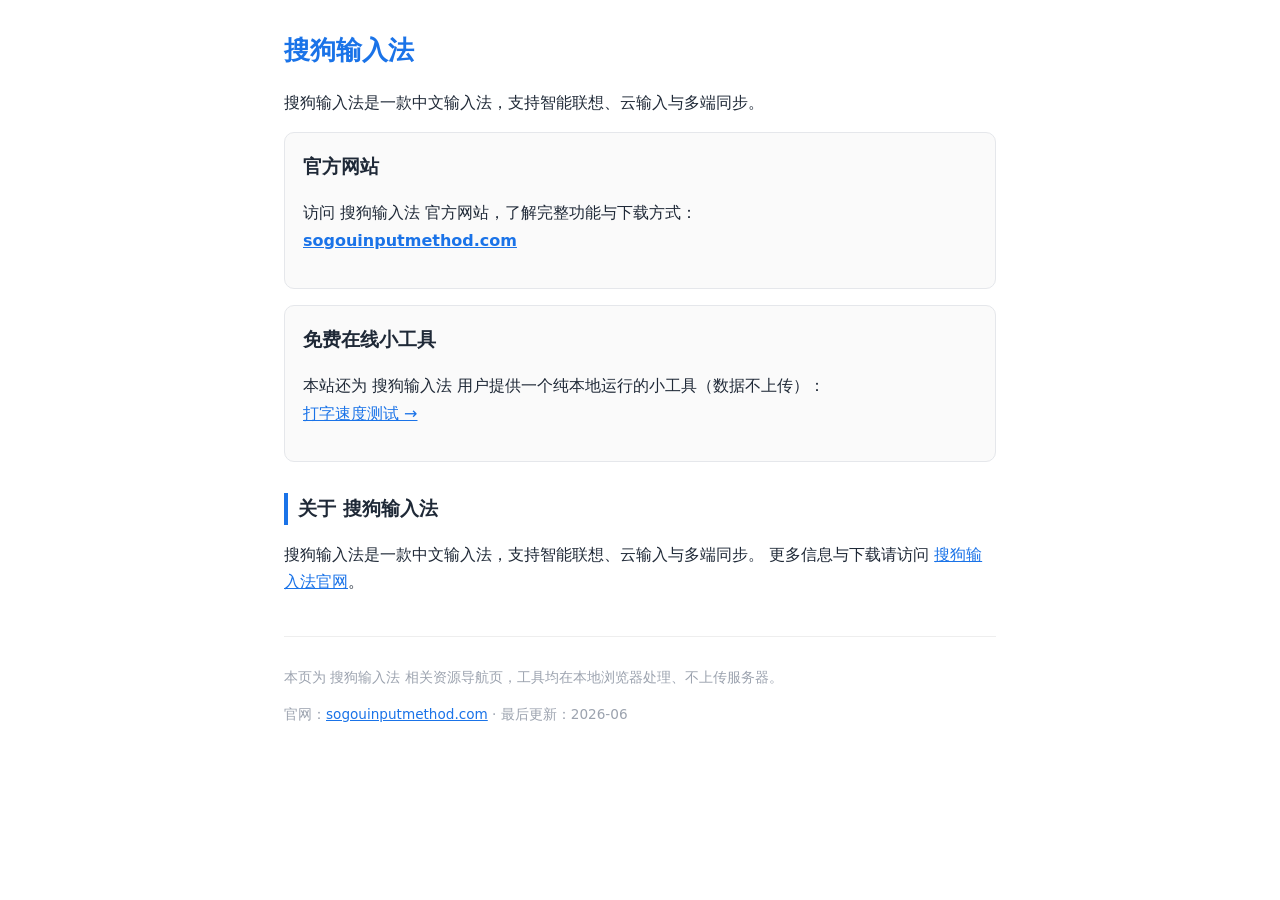
==== index.html @ 17987fac "add homepage" ====
<!DOCTYPE html>
<html lang="zh-CN">
<head>
<meta charset="UTF-8">
<meta name="viewport" content="width=device-width,initial-scale=1">
<title>搜狗输入法 电脑版 - 官方资源与在线工具</title>
<meta name="description" content="搜狗输入法相关资源导航：官网入口与免费在线小工具。搜狗输入法是一款中文输入法，支持智能联想、云输入与多端同步。">
<link rel="canonical" href="https://smartscarl.github.io/">
<meta property="og:title" content="搜狗输入法 电脑版">
<meta property="og:description" content="搜狗输入法官网入口与免费在线小工具。">
<meta property="og:type" content="website">
<meta property="og:url" content="https://smartscarl.github.io/">
<style>:root{--b:#1a73e8}*{box-sizing:border-box}body{font-family:system-ui,-apple-system,"Segoe UI",sans-serif;max-width:760px;margin:0 auto;padding:24px;color:#1f2937;line-height:1.7;background:#fff}h1{color:var(--b);font-size:1.6rem;margin:.2em 0}h2{font-size:1.2rem;margin-top:1.6em;border-left:4px solid var(--b);padding-left:10px}.card{border:1px solid #e5e7eb;border-radius:10px;padding:18px;margin:16px 0;background:#fafafa}a{color:var(--b)}footer{margin-top:40px;padding-top:16px;border-top:1px solid #eee;color:#9ca3af;font-size:.85rem}</style>
</head>
<body>
<h1>搜狗输入法</h1>
<p>搜狗输入法是一款中文输入法，支持智能联想、云输入与多端同步。</p>
<div class="card">
<h2 style="margin-top:0;border:0;padding:0">官方网站</h2>
<p>访问 搜狗输入法 官方网站，了解完整功能与下载方式：<br>
<a href="https://sogouinputmethod.com/"><strong>sogouinputmethod.com</strong></a></p>
</div>
<div class="card">
<h2 style="margin-top:0;border:0;padding:0">免费在线小工具</h2>
<p>本站还为 搜狗输入法 用户提供一个纯本地运行的小工具（数据不上传）：<br>
<a href="https://smartscarl.github.io/sogouinputmethod-typing-test/">打字速度测试 →</a></p>
</div>
<h2>关于 搜狗输入法</h2>
<p>搜狗输入法是一款中文输入法，支持智能联想、云输入与多端同步。 更多信息与下载请访问 <a href="https://sogouinputmethod.com/">搜狗输入法官网</a>。</p>
<footer>
<p>本页为 搜狗输入法 相关资源导航页，工具均在本地浏览器处理、不上传服务器。</p>
<p>官网：<a href="https://sogouinputmethod.com/">sogouinputmethod.com</a> · 最后更新：2026-06</p>
</footer>
</body>
</html>
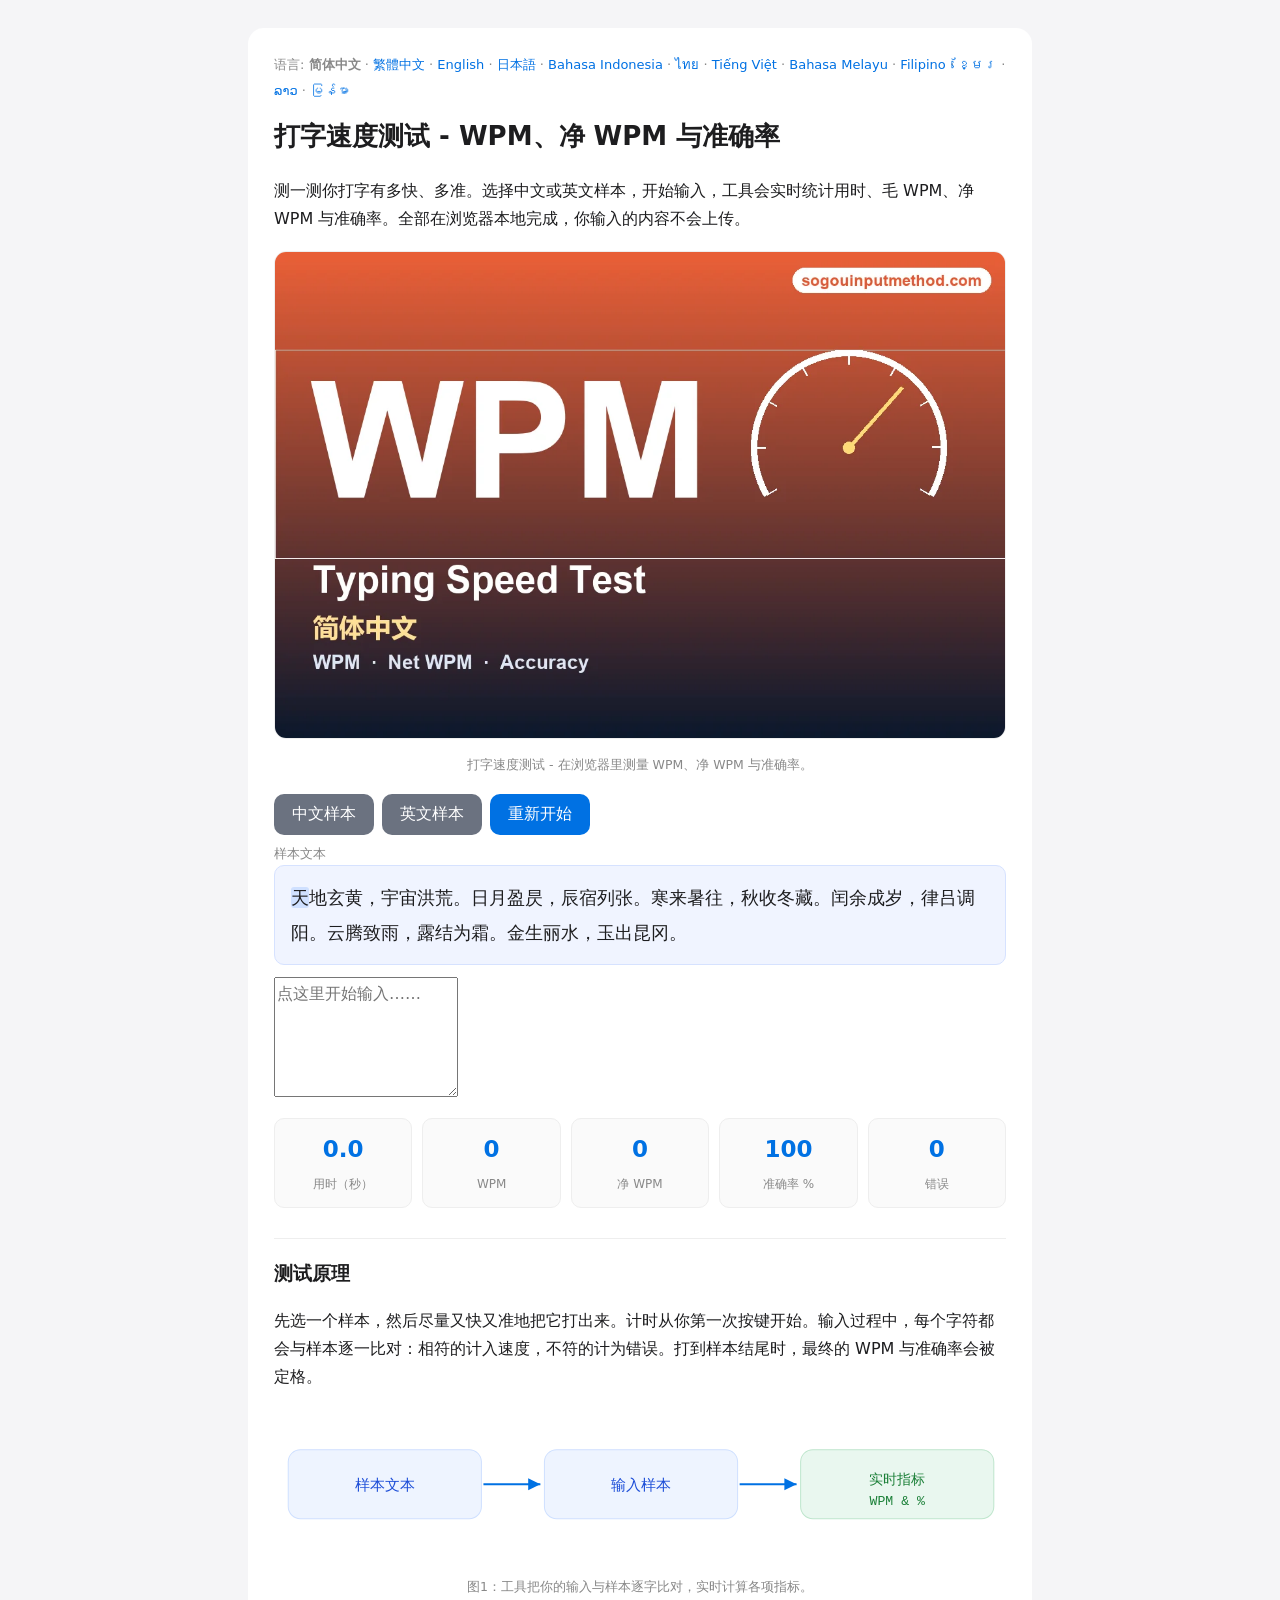
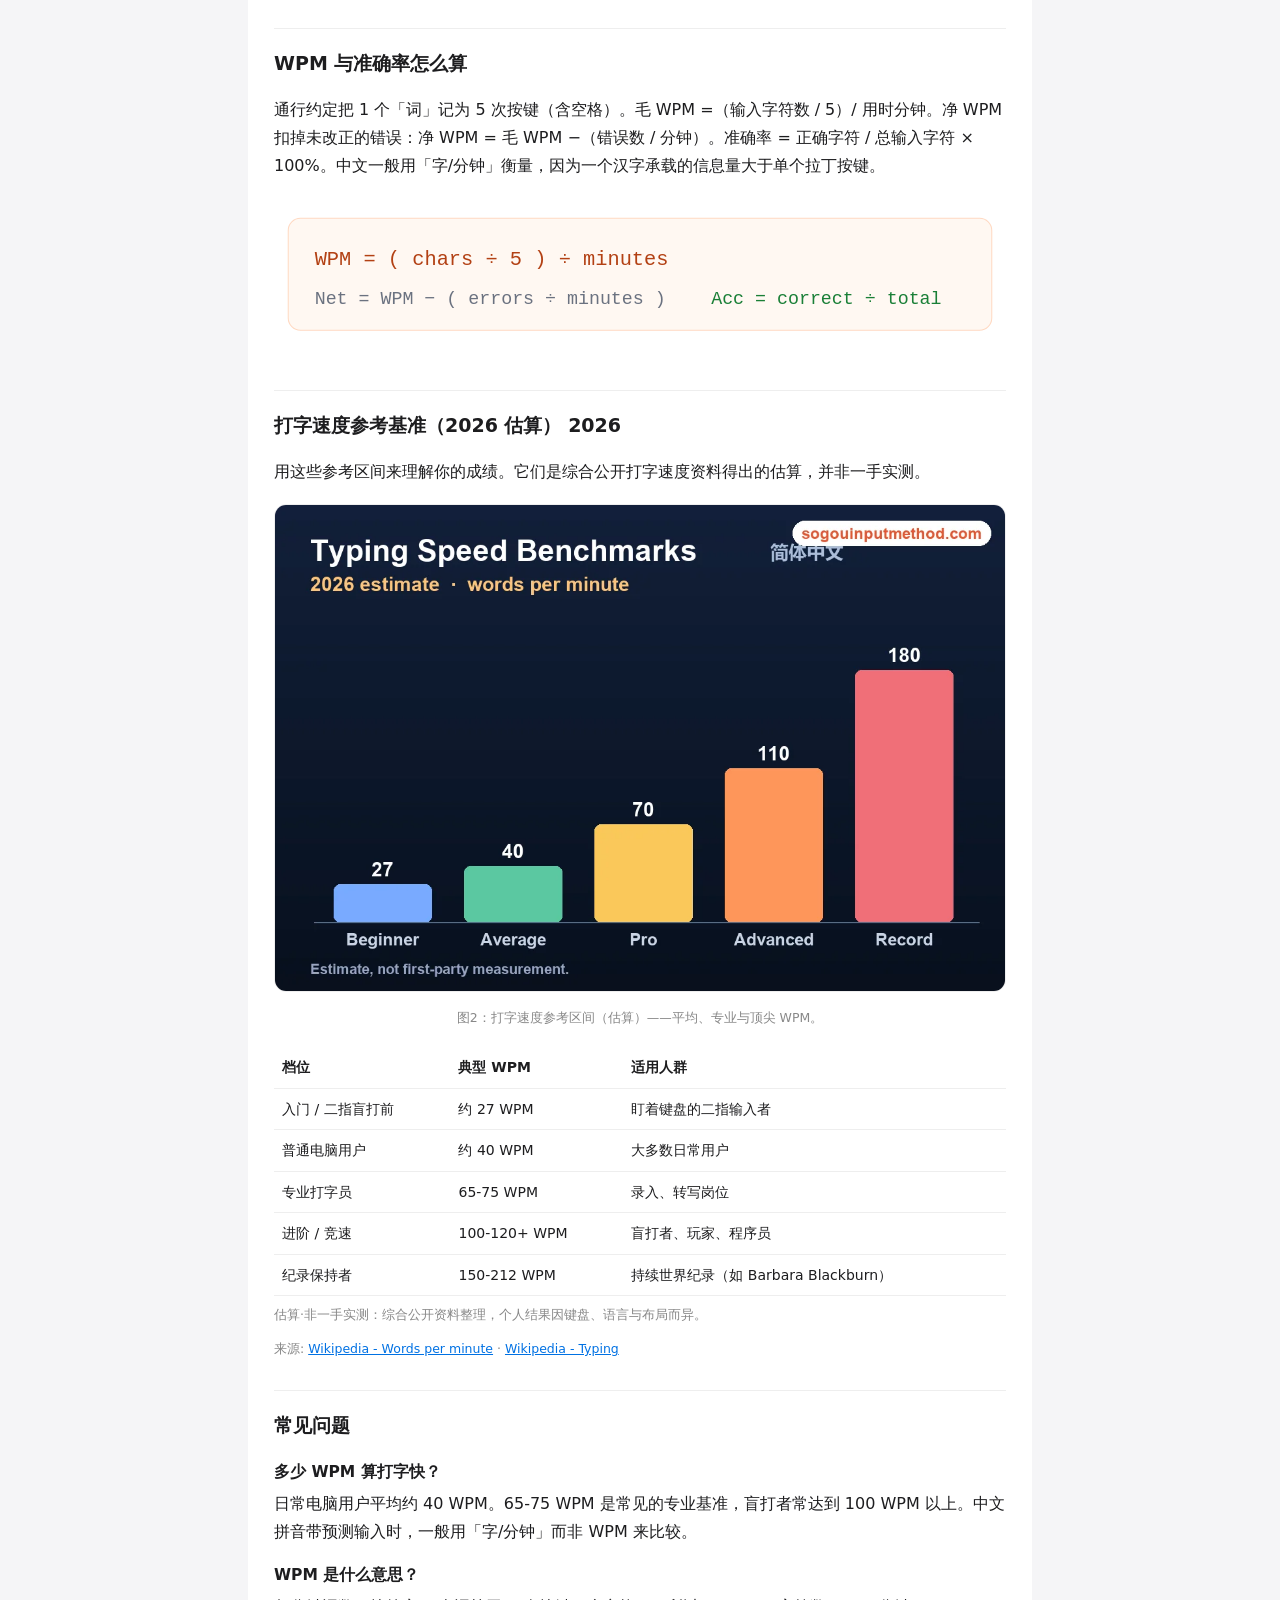
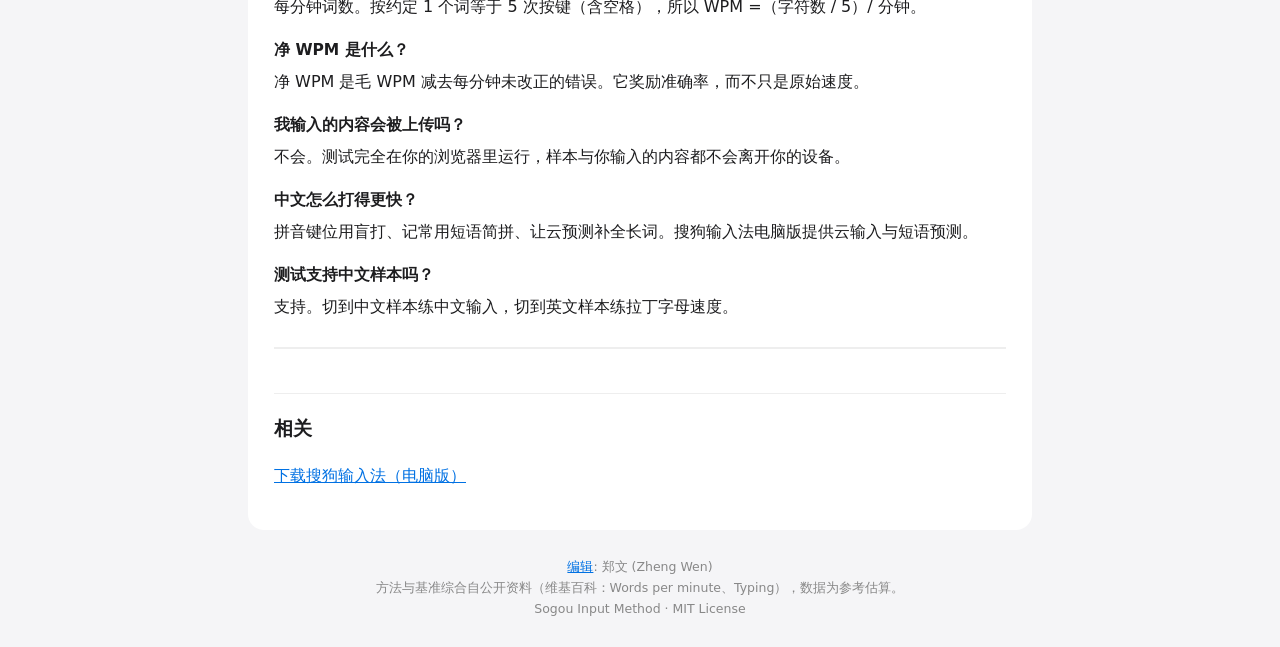
==== commit c71b8b34: "deploy io page: index.html" ====
--- a/index.html
+++ b/index.html
@@ -1,35 +1,135 @@
-<!DOCTYPE html>
-<html lang="zh-CN">
-<head>
-<meta charset="UTF-8">
+<!DOCTYPE html><html lang="zh-Hans"><head><meta charset="utf-8">
 <meta name="viewport" content="width=device-width,initial-scale=1">
-<title>搜狗输入法 电脑版 - 官方资源与在线工具</title>
-<meta name="description" content="搜狗输入法相关资源导航：官网入口与免费在线小工具。搜狗输入法是一款中文输入法，支持智能联想、云输入与多端同步。">
+<title>打字速度测试（WPM·准确率）- 搜狗输入法工具</title>
+<meta name="description" content="免费在线打字速度测试：用中文或英文样本测你的每分钟字数（WPM）、净 WPM 和准确率。全程在浏览器本地运行，不上传任何内容。">
 <link rel="canonical" href="https://smartscarl.github.io/">
-<meta property="og:title" content="搜狗输入法 电脑版">
-<meta property="og:description" content="搜狗输入法官网入口与免费在线小工具。">
-<meta property="og:type" content="website">
-<meta property="og:url" content="https://smartscarl.github.io/">
-<style>:root{--b:#1a73e8}*{box-sizing:border-box}body{font-family:system-ui,-apple-system,"Segoe UI",sans-serif;max-width:760px;margin:0 auto;padding:24px;color:#1f2937;line-height:1.7;background:#fff}h1{color:var(--b);font-size:1.6rem;margin:.2em 0}h2{font-size:1.2rem;margin-top:1.6em;border-left:4px solid var(--b);padding-left:10px}.card{border:1px solid #e5e7eb;border-radius:10px;padding:18px;margin:16px 0;background:#fafafa}a{color:var(--b)}footer{margin-top:40px;padding-top:16px;border-top:1px solid #eee;color:#9ca3af;font-size:.85rem}</style>
-</head>
-<body>
-<h1>搜狗输入法</h1>
-<p>搜狗输入法是一款中文输入法，支持智能联想、云输入与多端同步。</p>
-<div class="card">
-<h2 style="margin-top:0;border:0;padding:0">官方网站</h2>
-<p>访问 搜狗输入法 官方网站，了解完整功能与下载方式：<br>
-<a href="https://sogouinputmethod.com/"><strong>sogouinputmethod.com</strong></a></p>
+<link rel="alternate" hreflang="zh-Hans" href="https://smartscarl.github.io/">
+<link rel="alternate" hreflang="zh-Hant" href="https://smartscarl.github.io/zh-tw/">
+<link rel="alternate" hreflang="en" href="https://smartscarl.github.io/en/">
+<link rel="alternate" hreflang="ja" href="https://smartscarl.github.io/ja/">
+<link rel="alternate" hreflang="id" href="https://smartscarl.github.io/id/">
+<link rel="alternate" hreflang="th" href="https://smartscarl.github.io/th/">
+<link rel="alternate" hreflang="vi" href="https://smartscarl.github.io/vi/">
+<link rel="alternate" hreflang="ms" href="https://smartscarl.github.io/ms/">
+<link rel="alternate" hreflang="fil" href="https://smartscarl.github.io/fil/">
+<link rel="alternate" hreflang="km" href="https://smartscarl.github.io/km/">
+<link rel="alternate" hreflang="lo" href="https://smartscarl.github.io/lo/">
+<link rel="alternate" hreflang="my" href="https://smartscarl.github.io/my/">
+<link rel="alternate" hreflang="x-default" href="https://smartscarl.github.io/">
+<script type="application/ld+json">
+{
+ "@context": "https://schema.org",
+ "@graph": [
+  {
+   "@type": "WebApplication",
+   "name": "打字速度测试（WPM·准确率）- 搜狗输入法工具",
+   "url": "https://smartscarl.github.io/",
+   "applicationCategory": "UtilitiesApplication",
+   "operatingSystem": "Web browser",
+   "inLanguage": "zh-Hans",
+   "description": "免费在线打字速度测试：用中文或英文样本测你的每分钟字数（WPM）、净 WPM 和准确率。全程在浏览器本地运行，不上传任何内容。",
+   "isAccessibleForFree": true,
+   "browserRequirements": "Requires JavaScript",
+   "offers": {
+    "@type": "Offer",
+    "price": "0",
+    "priceCurrency": "USD"
+   },
+   "author": {
+    "@type": "Person",
+    "name": "Zheng Wen",
+    "url": "https://smartscarl.github.io/about-zhengwen/"
+   }
+  },
+  {
+   "@type": "FAQPage",
+   "inLanguage": "zh-Hans",
+   "url": "https://smartscarl.github.io/",
+   "mainEntity": [
+    {
+     "@type": "Question",
+     "name": "多少 WPM 算打字快？",
+     "acceptedAnswer": {
+      "@type": "Answer",
+      "text": "日常电脑用户平均约 40 WPM。65-75 WPM 是常见的专业基准，盲打者常达到 100 WPM 以上。中文拼音带预测输入时，一般用「字/分钟」而非 WPM 来比较。"
+     }
+    },
+    {
+     "@type": "Question",
+     "name": "WPM 是什么意思？",
+     "acceptedAnswer": {
+      "@type": "Answer",
+      "text": "每分钟词数。按约定 1 个词等于 5 次按键（含空格），所以 WPM =（字符数 / 5）/ 分钟。"
+     }
+    },
+    {
+     "@type": "Question",
+     "name": "净 WPM 是什么？",
+     "acceptedAnswer": {
+      "@type": "Answer",
+      "text": "净 WPM 是毛 WPM 减去每分钟未改正的错误。它奖励准确率，而不只是原始速度。"
+     }
+    },
+    {
+     "@type": "Question",
+     "name": "我输入的内容会被上传吗？",
+     "acceptedAnswer": {
+      "@type": "Answer",
+      "text": "不会。测试完全在你的浏览器里运行，样本与你输入的内容都不会离开你的设备。"
+     }
+    },
+    {
+     "@type": "Question",
+     "name": "中文怎么打得更快？",
+     "acceptedAnswer": {
+      "@type": "Answer",
+      "text": "拼音键位用盲打、记常用短语简拼、让云预测补全长词。搜狗输入法电脑版提供云输入与短语预测。"
+     }
+    },
+    {
+     "@type": "Question",
+     "name": "测试支持中文样本吗？",
+     "acceptedAnswer": {
+      "@type": "Answer",
+      "text": "支持。切到中文样本练中文输入，切到英文样本练拉丁字母速度。"
+     }
+    }
+   ]
+  }
+ ]
+}
+</script>
+<link rel="stylesheet" href="/style.css"></head>
+<body><div class="wrap"><main>
+<nav class="lang">语言: <strong>简体中文</strong> · <a href="/zh-tw/">繁體中文</a> · <a href="/en/">English</a> · <a href="/ja/">日本語</a> · <a href="/id/">Bahasa Indonesia</a> · <a href="/th/">ไทย</a> · <a href="/vi/">Tiếng Việt</a> · <a href="/ms/">Bahasa Melayu</a> · <a href="/fil/">Filipino</a> · <a href="/km/">ខ្មែរ</a> · <a href="/lo/">ລາວ</a> · <a href="/my/">မြန်မာ</a></nav>
+<h1>打字速度测试 - WPM、净 WPM 与准确率</h1>
+<p>测一测你打字有多快、多准。选择中文或英文样本，开始输入，工具会实时统计用时、毛 WPM、净 WPM 与准确率。全部在浏览器本地完成，你输入的内容不会上传。</p>
+<figure class="i4png"><picture><source type="image/webp" srcset="/img/cover_zh.webp"><img src="/img/cover_zh.png" alt="打字速度测试 - 在浏览器里测量 WPM、净 WPM 与准确率。" fetchpriority="high" width="1120" height="746" style="width:100%;height:auto;border-radius:12px;border:1px solid #eee"></picture><figcaption>打字速度测试 - 在浏览器里测量 WPM、净 WPM 与准确率。</figcaption></figure>
+<div class="tt-wrap"><div class="tt-btns"><button class="sec" data-sample="zh">中文样本</button><button class="sec" data-sample="en">英文样本</button><button id="tt-restart">重新开始</button></div><div class="label">样本文本</div><div id="tt-target" class="tt-target" aria-live="polite"></div><textarea id="tt-input" placeholder="点这里开始输入……" autocomplete="off" autocapitalize="off" spellcheck="false"></textarea><div class="tt-stats"><div class="tt-stat"><b id="tt-time">0.0</b><span>用时（秒）</span></div><div class="tt-stat"><b id="tt-wpm">0</b><span>WPM</span></div><div class="tt-stat"><b id="tt-net">0</b><span>净 WPM</span></div><div class="tt-stat"><b id="tt-acc">100</b><span>准确率 %</span></div><div class="tt-stat"><b id="tt-err">0</b><span>错误</span></div></div><div id="tt-done" class="note" role="status" style="display:none"></div></div>
+<h2>测试原理</h2>
+<p>先选一个样本，然后尽量又快又准地把它打出来。计时从你第一次按键开始。输入过程中，每个字符都会与样本逐一比对：相符的计入速度，不符的计为错误。打到样本结尾时，最终的 WPM 与准确率会被定格。</p>
+<figure><svg viewBox="0 0 720 150" xmlns="http://www.w3.org/2000/svg" role="img" aria-label="实时指标"><defs><marker id="ar" markerWidth="9" markerHeight="9" refX="6" refY="3" orient="auto"><path d="M0,0 L6,3 L0,6 Z" fill="#0071e3"/></marker></defs><rect x="14" y="40" width="190" height="68" rx="12" fill="#eef4ff" stroke="#cfe0ff"/><text x="109" y="80" text-anchor="middle" font-family="system-ui,Arial" font-size="15" fill="#1d4ed8">样本文本</text><rect x="266" y="40" width="190" height="68" rx="12" fill="#eef4ff" stroke="#cfe0ff"/><text x="361" y="80" text-anchor="middle" font-family="system-ui,Arial" font-size="15" fill="#1d4ed8">输入样本</text><rect x="518" y="40" width="190" height="68" rx="12" fill="#e9f7ef" stroke="#bfe6cd"/><text x="613" y="74" text-anchor="middle" font-family="system-ui,Arial" font-size="14" fill="#1a7f37">实时指标</text><text x="613" y="94" text-anchor="middle" font-family="ui-monospace,Consolas,monospace" font-size="13" fill="#1a7f37">WPM &amp; %</text><line x1="206" y1="74" x2="262" y2="74" stroke="#0071e3" stroke-width="2" marker-end="url(#ar)"/><line x1="458" y1="74" x2="514" y2="74" stroke="#0071e3" stroke-width="2" marker-end="url(#ar)"/></svg><figcaption>图1：工具把你的输入与样本逐字比对，实时计算各项指标。</figcaption></figure>
+<h2>WPM 与准确率怎么算</h2>
+<p>通行约定把 1 个「词」记为 5 次按键（含空格）。毛 WPM =（输入字符数 / 5）/ 用时分钟。净 WPM 扣掉未改正的错误：净 WPM = 毛 WPM −（错误数 / 分钟）。准确率 = 正确字符 / 总输入字符 × 100%。中文一般用「字/分钟」衡量，因为一个汉字承载的信息量大于单个拉丁按键。</p>
+<figure><svg viewBox="0 0 720 150" xmlns="http://www.w3.org/2000/svg" role="img" aria-label="WPM formula"><rect x="14" y="20" width="692" height="110" rx="12" fill="#fff8f2" stroke="#ffd9c2"/><text x="40" y="66" font-family="ui-monospace,Consolas,monospace" font-size="20" fill="#b34114">WPM = ( chars &#247; 5 ) &#247; minutes</text><text x="40" y="104" font-family="ui-monospace,Consolas,monospace" font-size="18" fill="#6b7280">Net = WPM &#8722; ( errors &#247; minutes )</text><text x="430" y="104" font-family="ui-monospace,Consolas,monospace" font-size="18" fill="#1a7f37">Acc = correct &#247; total</text></svg></figure>
+<section id="i4data">
+<h2>打字速度参考基准（2026 估算） <span class="i4year">2026</span></h2>
+<p>用这些参考区间来理解你的成绩。它们是综合公开打字速度资料得出的估算，并非一手实测。</p>
+<figure class="i4png"><picture><source type="image/webp" srcset="/img/board_zh.webp"><img src="/img/board_zh.png" alt="图2：打字速度参考区间（估算）——平均、专业与顶尖 WPM。" loading="lazy" width="1120" height="746" style="width:100%;height:auto;border-radius:12px;border:1px solid #eee"></picture><figcaption>图2：打字速度参考区间（估算）——平均、专业与顶尖 WPM。</figcaption></figure>
+<table class="bench"><tr><th>档位</th><th>典型 WPM</th><th>适用人群</th></tr><tr><td>入门 / 二指盲打前</td><td>约 27 WPM</td><td>盯着键盘的二指输入者</td></tr><tr><td>普通电脑用户</td><td>约 40 WPM</td><td>大多数日常用户</td></tr><tr><td>专业打字员</td><td>65-75 WPM</td><td>录入、转写岗位</td></tr><tr><td>进阶 / 竞速</td><td>100-120+ WPM</td><td>盲打者、玩家、程序员</td></tr><tr><td>纪录保持者</td><td>150-212 WPM</td><td>持续世界纪录（如 Barbara Blackburn）</td></tr></table>
+<p class="note">估算·非一手实测：综合公开资料整理，个人结果因键盘、语言与布局而异。</p>
+<p class="src">来源: <a href="https://en.wikipedia.org/wiki/Words_per_minute" rel="nofollow noopener" target="_blank">Wikipedia - Words per minute</a> · <a href="https://en.wikipedia.org/wiki/Typing" rel="nofollow noopener" target="_blank">Wikipedia - Typing</a></p>
+</section>
+<h2>常见问题</h2>
+<div class="faq"><h3>多少 WPM 算打字快？</h3><p>日常电脑用户平均约 40 WPM。65-75 WPM 是常见的专业基准，盲打者常达到 100 WPM 以上。中文拼音带预测输入时，一般用「字/分钟」而非 WPM 来比较。</p></div>
+<div class="faq"><h3>WPM 是什么意思？</h3><p>每分钟词数。按约定 1 个词等于 5 次按键（含空格），所以 WPM =（字符数 / 5）/ 分钟。</p></div>
+<div class="faq"><h3>净 WPM 是什么？</h3><p>净 WPM 是毛 WPM 减去每分钟未改正的错误。它奖励准确率，而不只是原始速度。</p></div>
+<div class="faq"><h3>我输入的内容会被上传吗？</h3><p>不会。测试完全在你的浏览器里运行，样本与你输入的内容都不会离开你的设备。</p></div>
+<div class="faq"><h3>中文怎么打得更快？</h3><p>拼音键位用盲打、记常用短语简拼、让云预测补全长词。搜狗输入法电脑版提供云输入与短语预测。</p></div>
+<div class="faq"><h3>测试支持中文样本吗？</h3><p>支持。切到中文样本练中文输入，切到英文样本练拉丁字母速度。</p></div>
+<div class="related"><h2>相关</h2><p><a href="https://sogouinputmethod.com/download/">下载搜狗输入法（电脑版）</a></p></div>
+</main>
+<footer><a href="/about-zhengwen/">编辑</a>: 郑文 (Zheng Wen)<br>方法与基准综合自公开资料（维基百科：Words per minute、Typing），数据为参考估算。<br>Sogou Input Method · MIT License</footer>
 </div>
-<div class="card">
-<h2 style="margin-top:0;border:0;padding:0">免费在线小工具</h2>
-<p>本站还为 搜狗输入法 用户提供一个纯本地运行的小工具（数据不上传）：<br>
-<a href="https://smartscarl.github.io/sogouinputmethod-typing-test/">打字速度测试 →</a></p>
-</div>
-<h2>关于 搜狗输入法</h2>
-<p>搜狗输入法是一款中文输入法，支持智能联想、云输入与多端同步。 更多信息与下载请访问 <a href="https://sogouinputmethod.com/">搜狗输入法官网</a>。</p>
-<footer>
-<p>本页为 搜狗输入法 相关资源导航页，工具均在本地浏览器处理、不上传服务器。</p>
-<p>官网：<a href="https://sogouinputmethod.com/">sogouinputmethod.com</a> · 最后更新：2026-06</p>
-</footer>
-</body>
-</html>+<script>window.TT_DONE="完成，最终 WPM 与准确率见上方。";</script>
+<script src="/typing.js"></script></body></html>
--- a/style.css
+++ b/style.css
@@ -0,0 +1,37 @@
+*{box-sizing:border-box}body{font-family:system-ui,-apple-system,"Segoe UI",Arial;line-height:1.75;color:#1d1d1f;background:#f5f5f7;margin:0}
+.wrap{max-width:820px;margin:0 auto;padding:28px 18px}
+main{background:#fff;border-radius:16px;padding:24px 26px}
+h1{margin-top:0;font-size:26px}h2{font-size:19px;margin-top:30px;border-top:1px solid #eee;padding-top:18px}
+input{font-size:17px;padding:11px 13px;width:100%;border:1px solid #cfcfd4;border-radius:10px}
+button{font-size:16px;padding:10px 18px;margin-top:10px;border:0;border-radius:10px;background:#0071e3;color:#fff;cursor:pointer}
+#out{margin-top:16px;min-height:20px}
+.card{border:1px solid #eee;border-radius:10px;padding:12px 14px;margin-top:10px}
+.code{font-weight:700;color:#0071e3}.label{color:#888;font-size:12.5px;margin-top:8px}
+.cat{display:flex;gap:10px;flex-wrap:wrap}
+.catbox{flex:1 1 240px;border:1px solid #eee;border-radius:12px;padding:12px 14px;background:#fafafa}
+.catbox b{color:#111}.catbox .cs{font-family:ui-monospace,Consolas,monospace;font-size:12.5px;color:#0071e3;display:block;margin:4px 0}
+ul.scenes li{margin:8px 0}
+table{border-collapse:collapse;width:100%;margin-top:10px;font-size:13.5px}
+td,th{border-bottom:1px solid #eee;padding:8px 8px;text-align:left;vertical-align:top}
+.related{margin-top:26px;border-top:2px solid #eee;padding-top:14px}
+a{color:#0071e3}small{color:#888}
+figure{margin:18px 0}figcaption{color:#888;font-size:12.5px;text-align:center;margin-top:6px}
+footer{color:#888;font-size:12.5px;margin-top:26px;text-align:center;line-height:1.7}
+
+.lang{font-size:13px;color:#888;margin-bottom:10px;line-height:2}.lang a{text-decoration:none}
+.tt-wrap{margin:14px 0 6px}
+.tt-target{background:#f0f4ff;border:1px solid #d6e2ff;border-radius:10px;padding:14px 16px;font-size:18px;line-height:1.95;white-space:pre-wrap;word-break:break-word;min-height:48px}
+.tt-target .ok{color:#1a7f37}
+.tt-target .bad{background:#ffd7d5;color:#b91c1c;border-radius:3px}
+.tt-target .cur{background:#cfe0ff;border-radius:3px}
+#tt-input{height:120px;resize:vertical;margin-top:12px;font-size:16px;line-height:1.8;font-family:inherit}
+.tt-stats{display:flex;gap:10px;flex-wrap:wrap;margin-top:12px}
+.tt-stat{flex:1 1 92px;background:#fafafa;border:1px solid #eee;border-radius:10px;padding:10px 8px;text-align:center}
+.tt-stat b{display:block;font-size:23px;color:#0071e3}.tt-stat span{font-size:12px;color:#888}
+.tt-btns{margin-top:4px;display:flex;gap:8px;flex-wrap:wrap}
+.tt-btns button{background:#0071e3;margin-top:0}.tt-btns button.sec{background:#6b7280}
+table.bench{border-collapse:collapse;width:100%;margin-top:12px;font-size:14px}
+table.bench td,table.bench th{border-bottom:1px solid #eee;padding:8px;text-align:left}
+.faq h3{font-size:15.5px;margin:16px 0 4px}.faq p{margin:0 0 6px}
+.note{color:#888;font-size:12.5px;margin-top:8px}.src{font-size:12.5px;color:#888}
+section#i4data{margin-top:30px}
